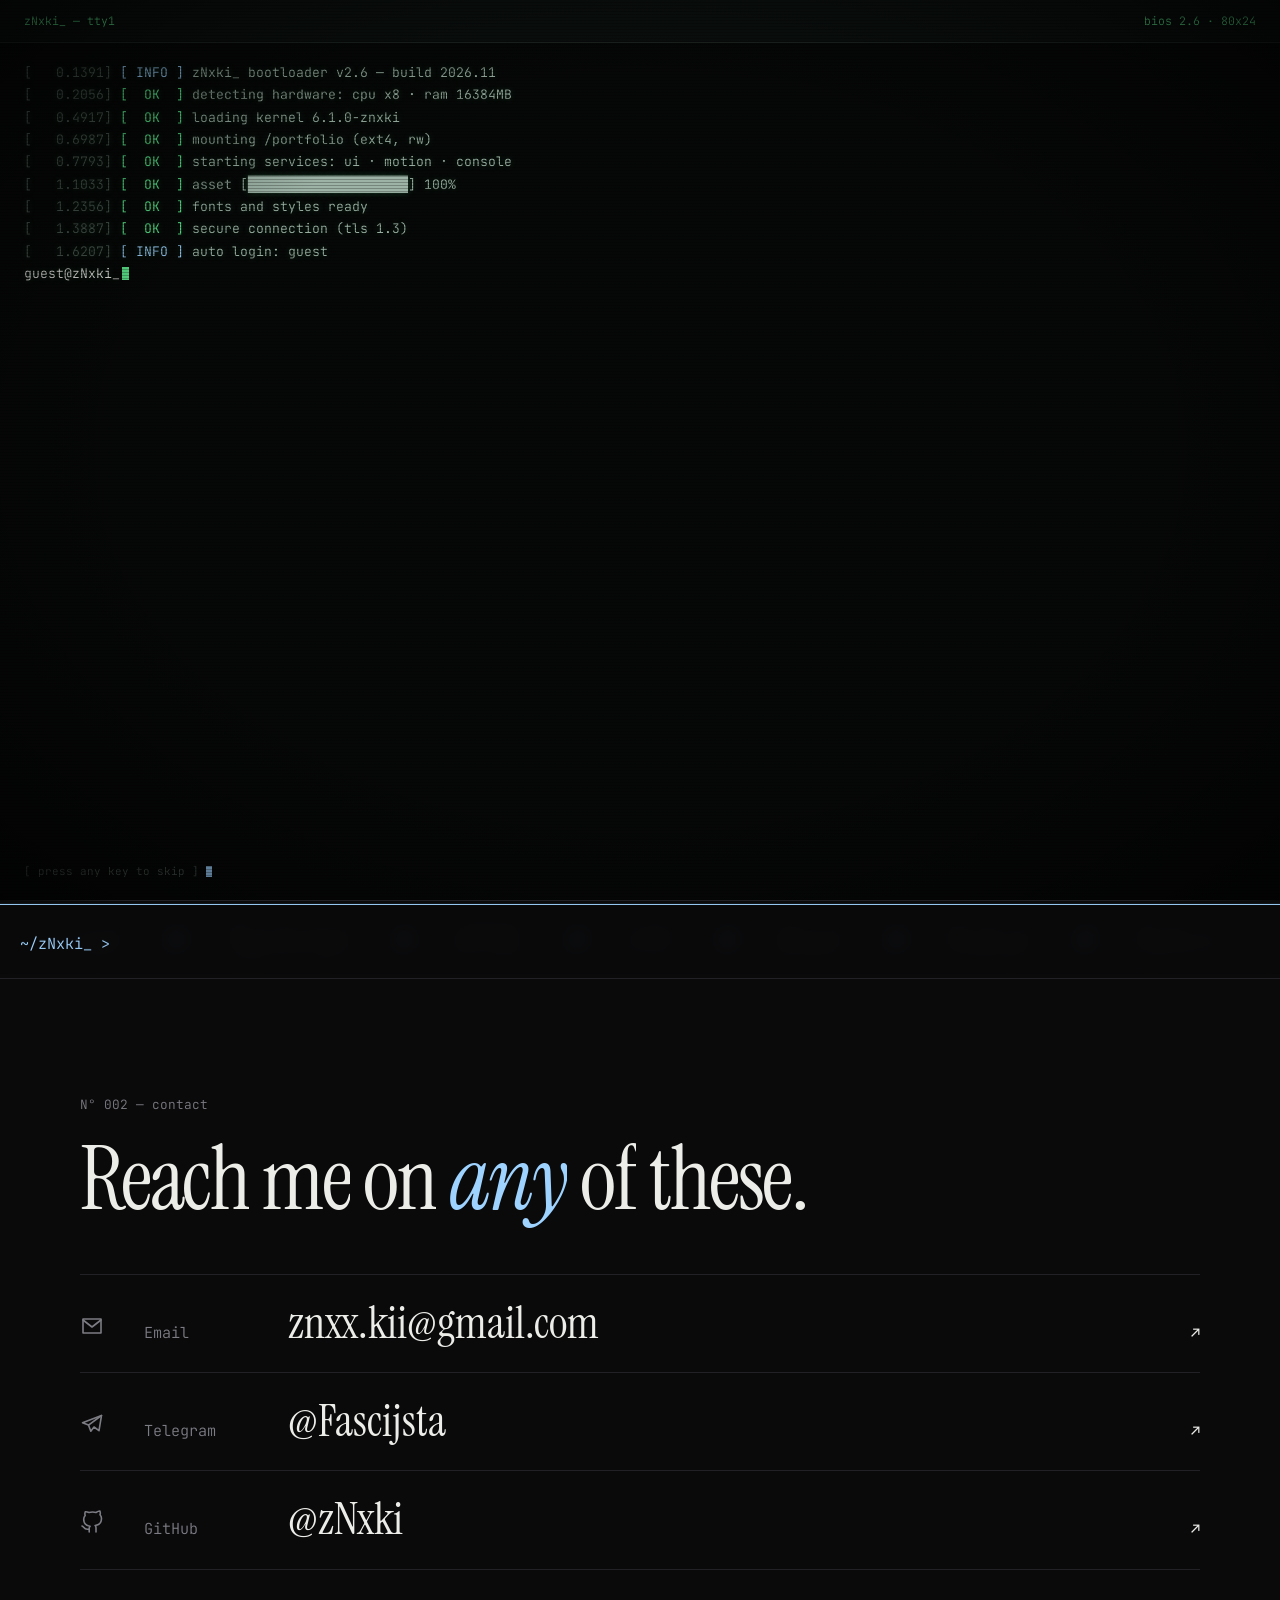
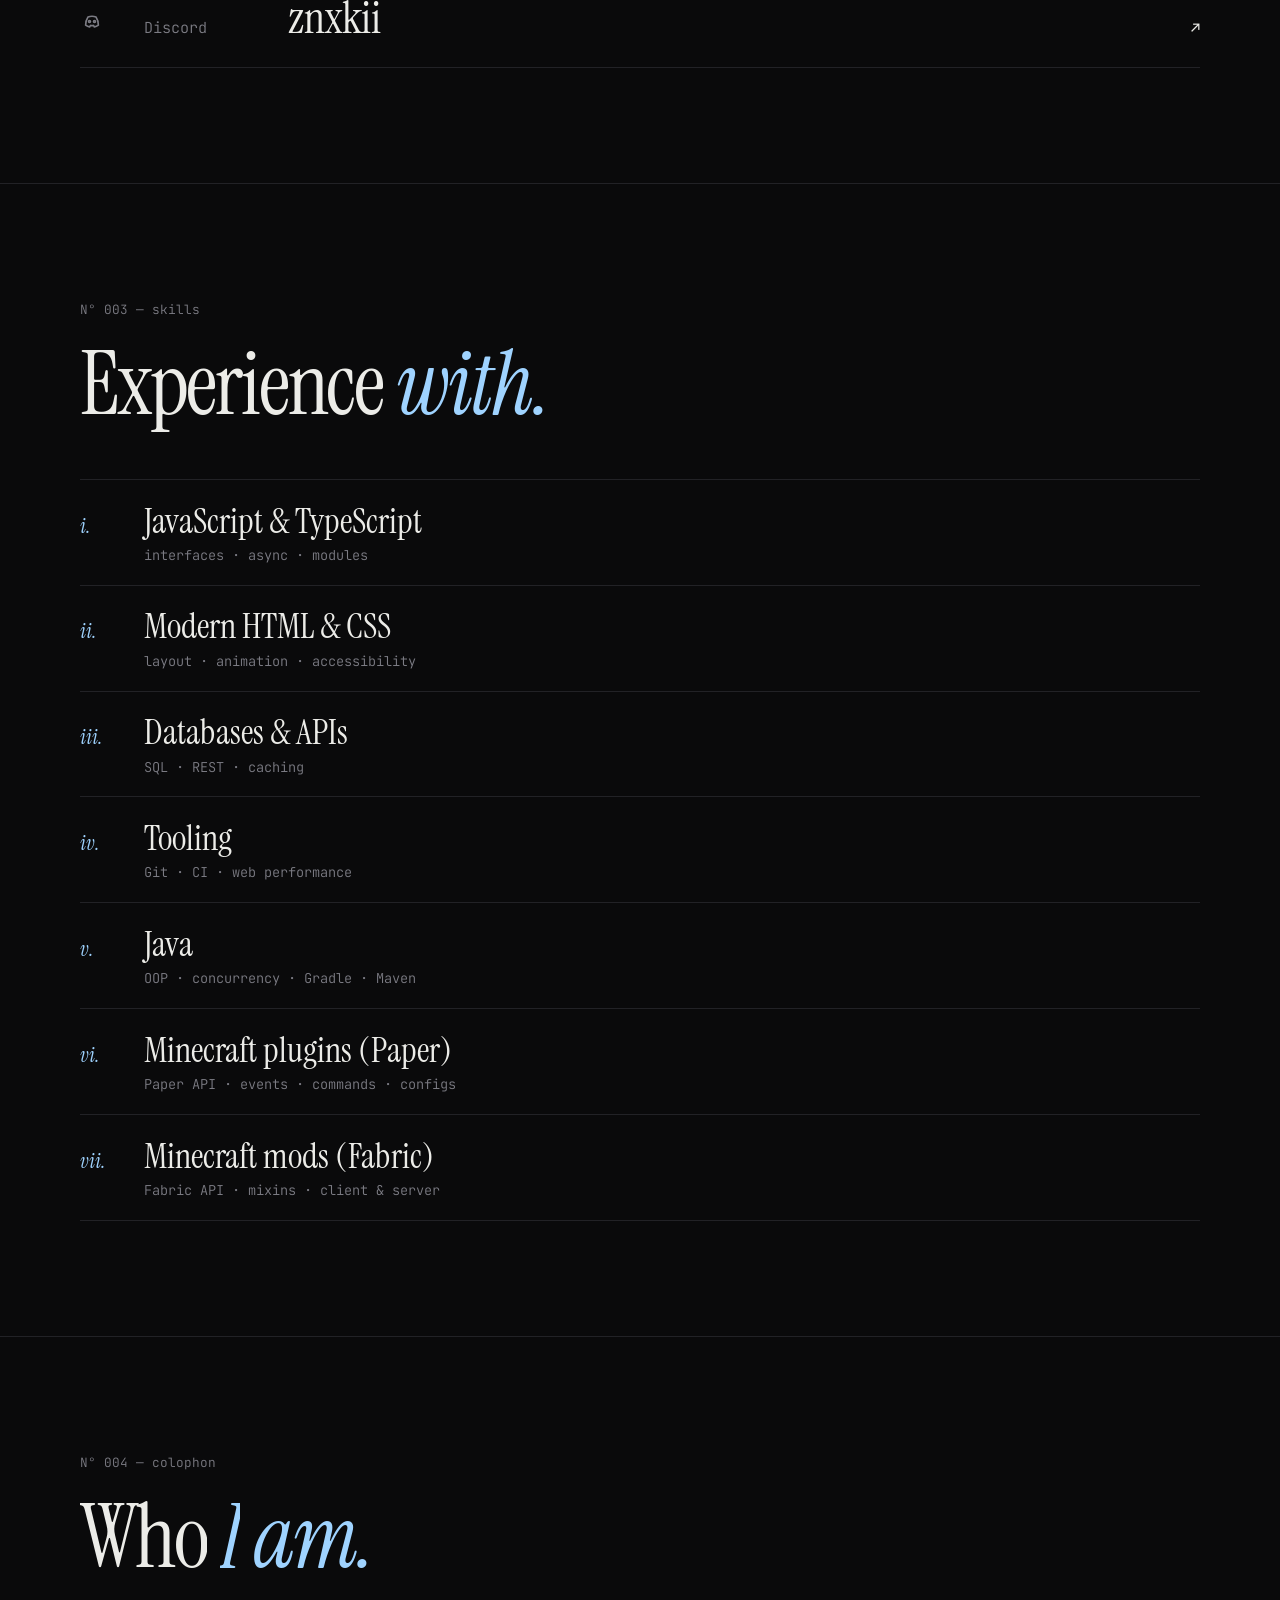
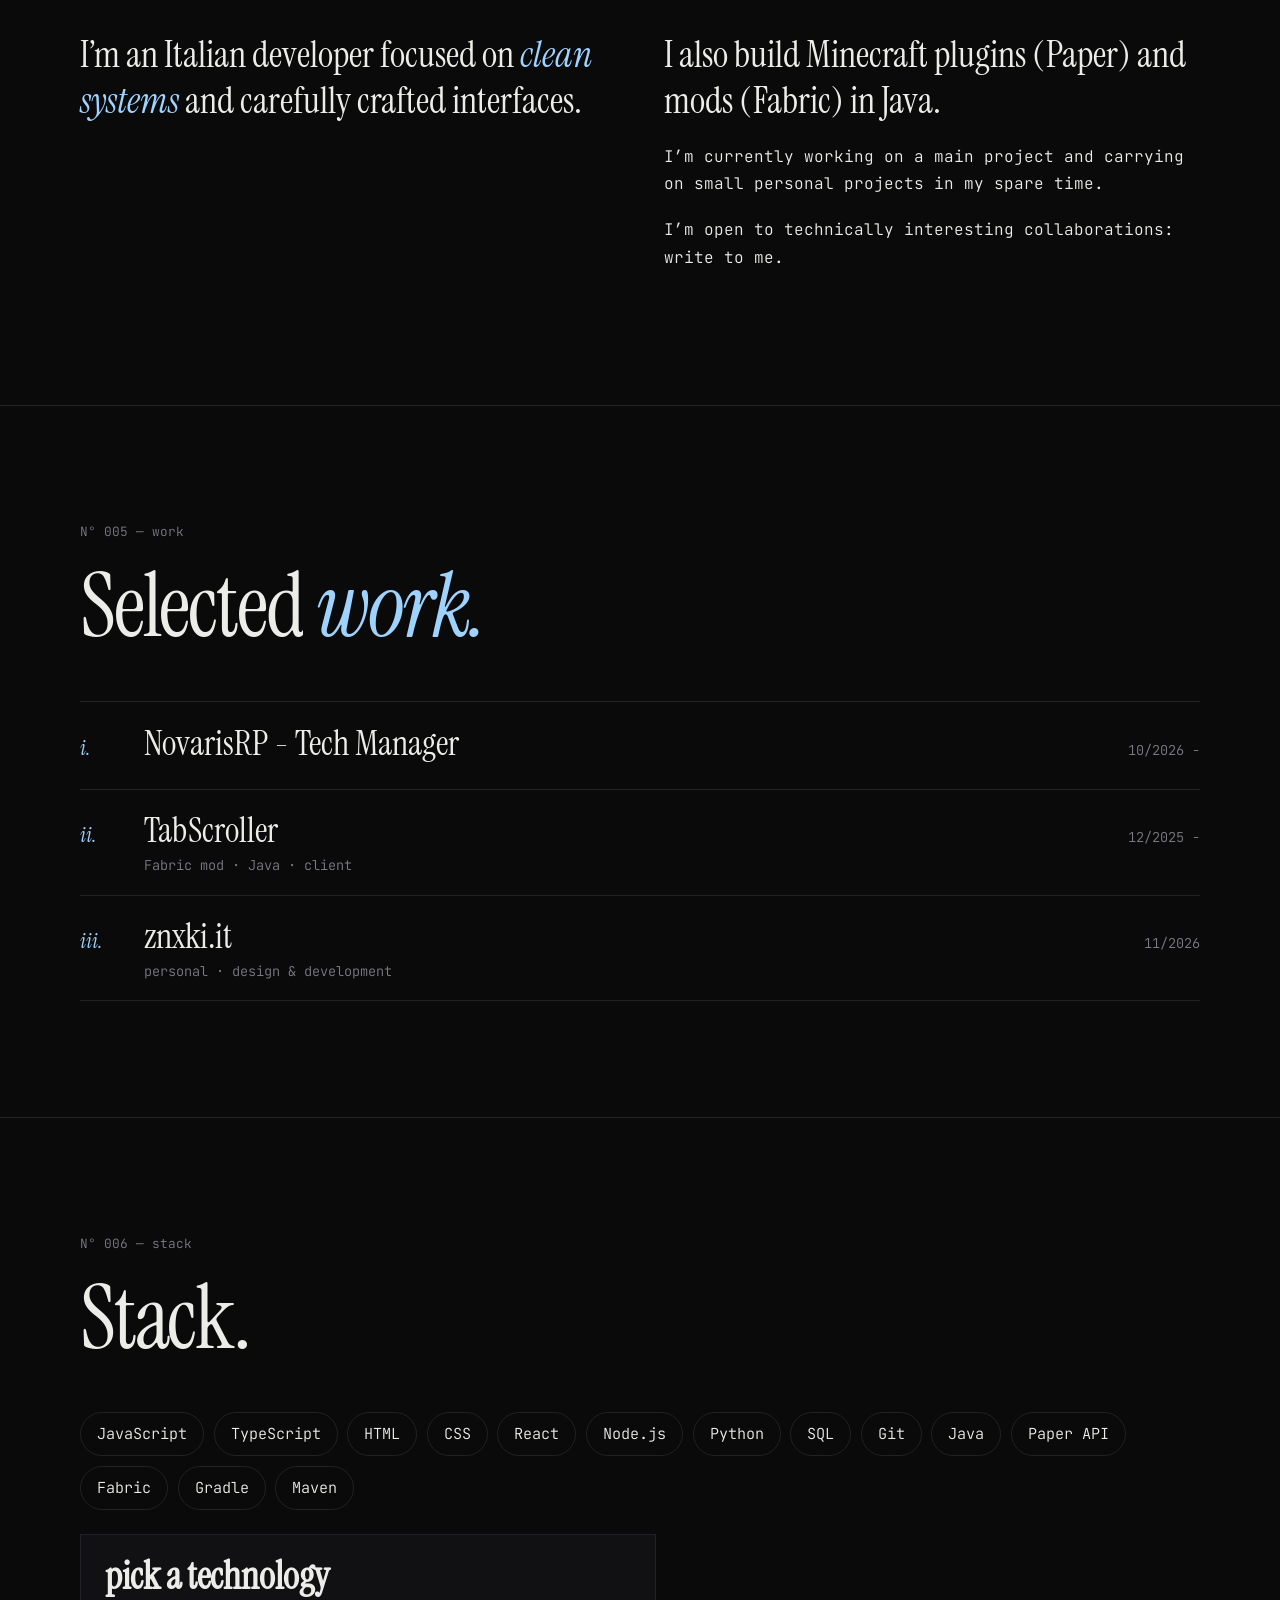
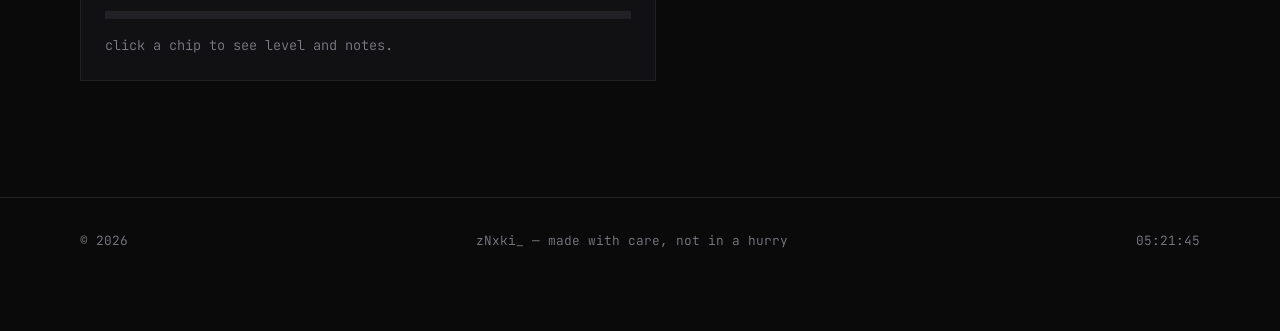
==== index.html @ 5b3ecb24 "first commit" ====
<!DOCTYPE html>
<html lang="it">

<head>
    <meta charset="utf-8">
    <meta name="viewport" content="width=device-width, initial-scale=1, viewport-fit=cover">
    <meta name="color-scheme" content="dark light">
    <meta name="description" content="">
    <title>zNxki_ — Portfolio</title>

    <script>
        (() => {
            try {
                const t = localStorage.getItem("theme") || "dark", l = localStorage.getItem("lang") || "en", d = document.documentElement;
                d.dataset.theme = t;
                d.dataset.mode = t === "light" || (t === "system" && matchMedia("(prefers-color-scheme: light)").matches) ? "light" : "dark";
                d.lang = l;
            } catch (e) { }
        })();
    </script>
    <link rel="preconnect" href="https://fonts.googleapis.com">
    <link rel="preconnect" href="https://fonts.gstatic.com" crossorigin>
    <link
        href="https://fonts.googleapis.com/css2?family=Instrument+Serif:ital@0;1&family=JetBrains+Mono:wght@300;400;500&display=swap"
        rel="stylesheet">

    <link rel="stylesheet" href="style.css">
    <script src="script.js" defer></script>
</head>

<body class="lock">
    <svg width="0" height="0" style="position:absolute" aria-hidden="true">
        <symbol id="f-it" viewBox="0 0 24 16">
            <rect width="8" height="16" fill="#009246" />
            <rect x="8" width="8" height="16" fill="#fff" />
            <rect x="16" width="8" height="16" fill="#ce2b37" />
        </symbol>
        <symbol id="f-en" viewBox="0 0 24 16">
            <rect width="24" height="16" fill="#012169" />
            <path d="M0 0l24 16M24 0 0 16" stroke="#fff" stroke-width="3" />
            <path d="M0 0l24 16M24 0 0 16" stroke="#c8102e" stroke-width="1.2" />
            <path d="M12 0v16M0 8h24" stroke="#fff" stroke-width="5" />
            <path d="M12 0v16M0 8h24" stroke="#c8102e" stroke-width="3" />
        </symbol>
        <symbol id="i-dark" viewBox="0 0 24 24">
            <path d="M20 14.5A8 8 0 1 1 9.5 4a6.5 6.5 0 0 0 10.5 10.5z" />
        </symbol>
        <symbol id="i-light" viewBox="0 0 24 24">
            <circle cx="12" cy="12" r="4" />
            <path d="M12 2v2m0 16v2M2 12h2m16 0h2M4.9 4.9l1.4 1.4m11.4 11.4 1.4 1.4m0-14.2-1.4 1.4M6.3 17.7l-1.4 1.4" />
        </symbol>
        <symbol id="i-sys" viewBox="0 0 24 24">
            <rect x="3" y="4" width="18" height="12" rx="2" />
            <path d="M8 20h8M12 16v4" />
        </symbol>
        <symbol id="c-email" viewBox="0 0 24 24">
            <path d="M3 5h18v14H3z" />
            <path d="m3 6 9 7 9-7" />
        </symbol>
        <symbol id="c-telegram" viewBox="0 0 24 24">
            <path d="M21.5 3.5 2.5 10.8l6 2.3 2.3 6.1 3.2-4.2 5 3.7z" />
            <path d="m8.5 13.1 13-9.6" />
        </symbol>
        <symbol id="c-github" viewBox="0 0 24 24">
            <path
                d="M9 19c-5 1.5-5-2.5-7-3m14 6v-3.9a3.4 3.4 0 0 0-.9-2.6c3.1-.3 6.4-1.5 6.4-7a5.4 5.4 0 0 0-1.5-3.8 5 5 0 0 0-.1-3.7s-1.2-.3-3.9 1.5a13.4 13.4 0 0 0-7 0C6.5 1.5 5.3 1.8 5.3 1.8a5 5 0 0 0-.1 3.7A5.4 5.4 0 0 0 3.7 9.3c0 5.4 3.3 6.6 6.4 7a3.4 3.4 0 0 0-.9 2.6V22" />
        </symbol>
        <symbol id="c-discord" viewBox="0 0 24 24">
            <path
                d="M8 8c2.7-1 5.3-1 8 0 1.6 2.4 2.4 5 2.4 8.2-1.3 1-2.6 1.6-4 1.8l-.9-1.6c-1 .3-2 .3-3 0L9.6 18c-1.4-.2-2.7-.8-4-1.8C5.6 13 6.4 10.4 8 8z" />
            <circle cx="9.5" cy="12.5" r="1" />
            <circle cx="14.5" cy="12.5" r="1" />
        </symbol>
    </svg>
    <div id="boot">
        <div class="bh"><span data-i18n="boot.h1"></span><span data-i18n="boot.h2"></span></div>
        <pre id="log"></pre>
        <small><span id="bs" data-i18n="boot.skip"></span>
            <div class="caret"></div>
        </small>
    </div>

    <div id="spot"></div>
    <div id="grid"></div>
    <div id="aur"><i></i><i></i><i></i></div>
    <div class="c-dot" id="dot"></div>
    <div class="c-ring" id="ring"></div>
    <div class="c-xy" id="xy"></div>
    <div id="peek"></div>
    <div id="prog"></div>

    <header class="bar">
        <div class="wrap">
            <div class="tag">
                <span class="dot"></span>
                <span id="tg" data-i18n="tag"></span>
            </div>
            <nav>
                <a href="#about" data-i18n="nav.about"></a>
                <a href="#work" data-i18n="nav.work"></a>
                <a href="#contacts" data-i18n="nav.contacts"></a>
                <div class="dd" id="dd-lang">
                    <button type="button" class="dd-b" aria-haspopup="listbox" aria-expanded="false"
                        aria-label="Language"><svg class="fl" aria-hidden="true">
                            <use href="#f-en" />
                        </svg><span class="dd-c">EN</span><svg class="chev" viewBox="0 0 24 24" aria-hidden="true">
                            <path d="m6 9 6 6 6-6" />
                        </svg></button>
                    <ul class="dd-m" role="listbox">
                        <li><button type="button" role="option" data-v="en" data-c="EN"><svg class="fl"
                                    aria-hidden="true">
                                    <use href="#f-en" />
                                </svg><span>English</span></button></li>
                        <li><button type="button" role="option" data-v="it" data-c="IT"><svg class="fl"
                                    aria-hidden="true">
                                    <use href="#f-it" />
                                </svg><span>Italiano</span></button></li>
                    </ul>
                </div>
                <div class="dd" id="dd-theme">
                    <button type="button" class="dd-b" aria-haspopup="listbox" aria-expanded="false"
                        aria-label="Theme"><svg class="ico" aria-hidden="true">
                            <use href="#i-dark" />
                        </svg><svg class="chev" viewBox="0 0 24 24" aria-hidden="true">
                            <path d="m6 9 6 6 6-6" />
                        </svg></button>
                    <ul class="dd-m" role="listbox">
                        <li><button type="button" role="option" data-v="dark" data-c=""><svg class="ico"
                                    aria-hidden="true">
                                    <use href="#i-dark" />
                                </svg><span data-i18n="theme.dark"></span></button></li>
                        <li><button type="button" role="option" data-v="light" data-c=""><svg class="ico"
                                    aria-hidden="true">
                                    <use href="#i-light" />
                                </svg><span data-i18n="theme.light"></span></button></li>
                        <li><button type="button" role="option" data-v="system" data-c=""><svg class="ico"
                                    aria-hidden="true">
                                    <use href="#i-sys" />
                                </svg><span data-i18n="theme.system"></span></button></li>
                    </ul>
                </div>
                <button id="tcon" type="button" data-i18n-aria="aria.console">/ console</button>
            </nav>
        </div>
    </header>

    <main>
        <div class="hero">
            <div class="wrap">
                <span class="lbl" data-i18n="hero.label"></span>
                <h1>
                    <span data-sc="n"></span><em><span data-sc="om"></span></em><span data-sc="e"></span>
                </h1>
                <p data-i18n="hero.text"></p>
                <div class="hint">
                    <span data-i18n="hero.hintConsole"></span>
                    <span data-i18n="hero.hintScroll"></span>
                </div>
            </div>
        </div>

        <div class="mq" aria-hidden="true">
            <div></div>
        </div>

        <section id="contacts">
            <div class="wrap">
                <span class="lbl rv" data-i18n="sections.contacts.label"></span>
                <h2 class="rv" data-i18n="sections.contacts.title"></h2>
                <ul class="ct" id="ct-list"></ul>
            </div>
        </section>

        <section id="exp">
            <div class="wrap">
                <span class="lbl rv" data-i18n="sections.exp.label"></span>
                <h2 class="rv" data-i18n="sections.exp.title"></h2>
                <ol class="ol" id="exp-list"></ol>
            </div>
        </section>

        <section id="about">
            <div class="wrap">
                <span class="lbl rv" data-i18n="sections.about.label"></span>
                <h2 class="rv" data-i18n="sections.about.title"></h2>
                <div class="ab">
                    <p class="rv" data-i18n="about.lead"></p>
                    <div class="rv" style="--d: 1" id="about-p"></div>
                </div>
            </div>
        </section>

        <section id="work">
            <div class="wrap">
                <span class="lbl rv" data-i18n="sections.work.label"></span>
                <h2 class="rv" data-i18n="sections.work.title"></h2>
                <ol class="ol" id="proj"></ol>
            </div>
        </section>

        <section id="stack">
            <div class="wrap">
                <span class="lbl rv" data-i18n="sections.stack.label"></span>
                <h2 class="rv" data-i18n="sections.stack.title"></h2>
                <div class="st rv" id="st-list"></div>
                <div id="sk" class="rv" aria-live="polite">
                    <div class="sk-h"><b id="sk-n"></b><span id="sk-p"></span></div>
                    <div class="sk-b"><i id="sk-f"></i></div>
                    <small id="sk-d"></small>
                </div>
            </div>
        </section>
    </main>

    <footer>
        <div class="wrap">
            <span>&copy; <span id="yr"></span></span><span id="ft" data-i18n="footer"></span>
            <span id="clock">--:--:--</span>
        </div>
    </footer>

    <button id="open" type="button">~ /</button>
    <div id="con" role="dialog" aria-label="Console">
        <div id="out"></div>
        <label>
            <span id="cp"></span>
            <input id="inp" autocomplete="off" spellcheck="false" aria-label="Command">
        </label>
    </div>
</body>

</html>
---- style.css ----
:root {
    color-scheme: dark;

    --bg: #0a0a0b;
    --bg2: #111113;
    --ink: #ecece8;
    --muted: #7c7c84;
    --line: #222226;
    --accent: #9fd3ff;

    --serif: "Instrument Serif", "Times New Roman", serif;
    --mono: "JetBrains Mono", ui-monospace, Menlo, Consolas, monospace;

    box-sizing: border-box;
    padding-top: env(safe-area-inset-top, 0px);
    padding-bottom: env(safe-area-inset-bottom, 0px);
}

*,
*::before,
*::after {
    box-sizing: border-box;
}

html {
    scroll-padding-top: 4rem;
}

body {
    margin: 0;
    background: var(--bg);
    color: var(--ink);
    font: 300 0.95rem/1.7 var(--mono);
    overflow-x: hidden;
    -webkit-font-smoothing: antialiased;
}

body.lock {
    overflow: hidden;
}

a {
    color: inherit;
    text-decoration: none;
}

::selection {
    background: var(--accent);
    color: var(--bg);
}

:focus-visible {
    outline: 2px solid var(--accent);
    outline-offset: 3px;
}

.wrap {
    width: min(100% - 2.5rem, 70rem);
    margin-inline: auto;
}

main,
footer,
header {
    position: relative;
    z-index: 1;
}

.has-cursor,
.has-cursor a,
.has-cursor button,
.has-cursor input {
    cursor: none;
}

#spot {
    position: fixed;
    inset: 0;
    z-index: 0;
    pointer-events: none;
    background: radial-gradient(520px circle at var(--x, 50%) var(--y, 30%),
            color-mix(in srgb, var(--accent) 7%, transparent),
            transparent 70%);
}

#grid {
    position: fixed;
    inset: 0;
    z-index: 0;
    pointer-events: none;
    opacity: 0.5;
    background-image: radial-gradient(#2a2a30 1px, transparent 1px);
    background-size: 32px 32px;
    -webkit-mask-image: radial-gradient(420px circle at var(--x, 50%) var(--y, 30%), #000, transparent 75%);
    mask-image: radial-gradient(420px circle at var(--x, 50%) var(--y, 30%), #000, transparent 75%);
}

#boot {
    position: fixed;
    inset: 0;
    z-index: 100;
    display: flex;
    flex-direction: column;
    justify-content: flex-end;
    padding: 2rem;
    background: var(--bg);
    font-size: 0.85rem;
    transition: opacity 0.6s, visibility 0.6s;
}

#boot.done {
    opacity: 0;
    visibility: hidden;
}

#boot pre {
    margin: 0;
    max-height: 70vh;
    overflow: hidden;
    color: var(--muted);
    font: inherit;
    white-space: pre-wrap;
}

#boot pre b {
    color: var(--accent);
    font-weight: 400;
}

#boot small {
    margin-top: 1.5rem;
    color: var(--muted);
}

.caret {
    display: inline-block;
    width: 0.55em;
    height: 1em;
    background: var(--accent);
    vertical-align: -0.15em;
    animation: blink 1s steps(1) infinite;
}

@keyframes blink {
    50% {
        opacity: 0;
    }
}

.c-dot,
.c-ring,
.c-xy {
    position: fixed;
    top: 0;
    left: 0;
    z-index: 90;
    display: none;
    pointer-events: none;
}

.has-cursor .c-dot,
.has-cursor .c-ring,
.has-cursor .c-xy {
    display: block;
}

.c-dot {
    width: 6px;
    height: 6px;
    margin: -3px 0 0 -3px;
    background: var(--accent);
}

.c-ring {
    width: 34px;
    height: 34px;
    margin: -17px 0 0 -17px;
    border: 1px solid var(--accent);
    border-radius: 50%;
    transition: width 0.25s, height 0.25s, margin 0.25s, background 0.25s;
}

.c-xy {
    margin: 16px 0 0 18px;
    color: var(--muted);
    font-size: 0.65rem;
    white-space: nowrap;
}

body.hl .c-ring {
    width: 60px;
    height: 60px;
    margin: -30px 0 0 -30px;
    background: color-mix(in srgb, var(--accent) 12%, transparent);
}

body.hp .c-ring {
    width: 84px;
    height: 84px;
    margin: -42px 0 0 -42px;
    background: var(--accent);
    mix-blend-mode: difference;
}

#prog {
    position: fixed;
    top: 0;
    left: 0;
    right: 0;
    z-index: 60;
    height: 2px;
    background: var(--accent);
    transform: scaleX(0);
    transform-origin: 0 50%;
}

.bar {
    position: fixed;
    top: env(safe-area-inset-top, 0px);
    left: 0;
    right: 0;
    z-index: 50;
    background: linear-gradient(var(--bg), transparent);
}

.bar .wrap {
    display: flex;
    align-items: center;
    justify-content: space-between;
    height: 3.5rem;
    font-size: 0.8rem;
}

.bar .tag {
    display: flex;
    align-items: center;
    gap: 0.6rem;
    color: var(--muted);
}

.bar nav {
    display: flex;
    gap: 1.4rem;
    color: var(--muted);
}

.bar nav a:hover,
.bar nav button:hover {
    color: var(--ink);
}

.bar button {
    padding: 0.15rem 0.6rem;
    border: 1px solid var(--line);
    border-radius: 4px;
    background: none;
    color: var(--muted);
    font: inherit;
}

.dot {
    width: 7px;
    height: 7px;
    border-radius: 50%;
    background: #5be38a;
    box-shadow: 0 0 0 0 rgba(91, 227, 138, 0.5);
    animation: pulse 2s infinite;
}

.dot[data-state="limited"] {
    background: #ffd39f;
    box-shadow: 0 0 0 0 rgba(255, 211, 159, 0.5);
}

.dot[data-state="unavailable"] {
    background: #ff8f8f;
    box-shadow: 0 0 0 0 rgba(255, 143, 143, 0.5);
    animation: none;
}

.ol li[role="link"] {
    cursor: pointer;
}

@keyframes pulse {
    70% {
        box-shadow: 0 0 0 0.55rem transparent;
    }

    100% {
        box-shadow: 0 0 0 0 transparent;
    }
}

@media (max-width: 40rem) {
    .bar nav a {
        display: none;
    }
}

.hero {
    display: flex;
    flex-direction: column;
    justify-content: flex-end;
    min-height: 100svh;
    padding: 6rem 0 3.5rem;
}

.lbl {
    display: block;
    margin-bottom: 1.2rem;
    color: var(--muted);
    font-size: 0.8rem;
}

h1 {
    display: flex;
    flex-wrap: wrap;
    align-items: baseline;
    gap: 0 0.04em;
    margin: 0;
    font: 400 clamp(4.5rem, 21vw, 19rem) / 0.82 var(--serif);
    letter-spacing: -0.04em;
}

h1 em {
    color: var(--accent);
    font-style: italic;
}

h1 span {
    display: inline-block;
}

.hero p {
    max-width: 46ch;
    margin: 2rem 0 0;
    color: var(--muted);
    font-size: 1rem;
}

.hero p b {
    color: var(--ink);
    font-weight: 400;
}

.hint {
    display: flex;
    flex-wrap: wrap;
    gap: 1.2rem;
    margin-top: 2.5rem;
    color: var(--muted);
    font-size: 0.8rem;
}

kbd {
    padding: 0 0.45rem;
    border: 1px solid var(--line);
    border-bottom-width: 2px;
    border-radius: 4px;
    background: var(--bg2);
    color: var(--ink);
    font: inherit;
}

section {
    padding: clamp(4rem, 9vw, 8rem) 0;
    border-top: 1px solid var(--line);
}

h2 {
    margin: 0 0 2.5rem;
    font: 400 clamp(2.6rem, 7vw, 5.5rem) / 1 var(--serif);
    letter-spacing: -0.025em;
}

h2 em {
    color: var(--accent);
}

.rv {
    opacity: 0;
    transform: translateY(1.5rem);
    transition:
        opacity 0.8s,
        transform 0.8s cubic-bezier(0.2, 0.8, 0.2, 1);
    transition-delay: calc(var(--d, 0) * 80ms);
}

.rv.in {
    opacity: 1;
    transform: none;
}

.ct {
    margin: 0;
    padding: 0;
    list-style: none;
}

.ct li {
    border-top: 1px solid var(--line);
}

.ct li:last-child {
    border-bottom: 1px solid var(--line);
}

.ct a {
    display: grid;
    grid-template-columns: 3rem 8rem 1fr auto;
    align-items: baseline;
    gap: 1rem;
    padding: 1.5rem 0;
    transition: padding 0.35s, color 0.35s;
}

.ct a:hover {
    padding-left: 1rem;
    color: var(--accent);
}

.ct .n {
    color: var(--muted);
    font-size: 0.8rem;
}

.ct .k {
    color: var(--muted);
}

.ct .v {
    font: 400 clamp(1.5rem, 4vw, 2.8rem) / 1.1 var(--serif);
    word-break: break-all;
}

.ct .ar {
    transition: transform 0.35s;
}

.ct a:hover .ar {
    transform: translate(0.3rem, -0.3rem);
}

@media (max-width: 38rem) {
    .ct a {
        grid-template-columns: 2rem 1fr auto;
    }

    .ct .k {
        display: none;
    }
}

.ol {
    margin: 0;
    padding: 0;
    list-style: none;
}

.ol li {
    display: grid;
    grid-template-columns: 3rem 1fr auto;
    align-items: baseline;
    gap: 1rem;
    padding: 1.3rem 0;
    border-top: 1px solid var(--line);
    transition: padding 0.35s, background 0.35s;
}

.ol li:last-child {
    border-bottom: 1px solid var(--line);
}

.ol li:hover {
    padding-left: 1rem;
    background: linear-gradient(90deg, color-mix(in srgb, var(--accent) 6%, transparent), transparent);
}

.ol .r {
    color: var(--accent);
    font: italic 400 1.3rem var(--serif);
}

.ol .t {
    font: 400 clamp(1.4rem, 3.2vw, 2.2rem) / 1.15 var(--serif);
}

.ol .t small {
    display: block;
    margin-top: 0.3rem;
    color: var(--muted);
    font: 300 0.85rem var(--mono);
}

.ol .y {
    color: var(--muted);
    font-size: 0.85rem;
}

@media (max-width: 38rem) {
    .ol li {
        grid-template-columns: 2.2rem 1fr;
    }

    .ol .y {
        grid-column: 2;
    }
}

#peek {
    position: fixed;
    top: 0;
    left: 0;
    z-index: 40;
    display: none;
    width: 14rem;
    height: 9rem;
    border: 1px solid var(--line);
    opacity: 0;
    overflow: hidden;
    pointer-events: none;
    scale: 0.7;
    transition: opacity 0.25s, scale 0.25s;
}

.has-cursor #peek {
    display: block;
}

#peek.on {
    opacity: 1;
    scale: 1;
}

.ab {
    display: grid;
    grid-template-columns: 1fr 1fr;
    gap: 3rem;
}

.ab p {
    max-width: 52ch;
    margin: 0 0 1.2rem;
    font-size: 1rem;
}

.ab p:first-child {
    color: var(--ink);
    font: 400 clamp(1.6rem, 3vw, 2.3rem) / 1.25 var(--serif);
}

.ab em {
    color: var(--accent);
}

@media (max-width: 48rem) {
    .ab {
        grid-template-columns: 1fr;
        gap: 1rem;
    }
}

.st {
    display: flex;
    flex-wrap: wrap;
    gap: 0.6rem;
}

.st span {
    padding: 0.5rem 1rem;
    border: 1px solid var(--line);
    border-radius: 99px;
    transition: background 0.25s, color 0.25s, border-color 0.25s, transform 0.25s;
}

.st span:hover {
    border-color: var(--accent);
    background: var(--accent);
    color: var(--bg);
    transform: translateY(-3px);
}

footer {
    padding: 2rem 0 5rem;
    border-top: 1px solid var(--line);
    color: var(--muted);
    font-size: 0.8rem;
}

footer .wrap {
    display: flex;
    flex-wrap: wrap;
    justify-content: space-between;
    gap: 0.5rem;
}

#con {
    position: fixed;
    left: 0;
    right: 0;
    bottom: 0;
    z-index: 80;
    padding: 1rem 1.25rem calc(1rem + env(safe-area-inset-bottom, 0px));
    border-top: 1px solid var(--accent);
    background: rgba(10, 10, 11, 0.96);
    backdrop-filter: blur(8px);
    transform: translateY(105%);
    transition: transform 0.45s cubic-bezier(0.2, 0.8, 0.2, 1);
}

#con.open {
    transform: none;
}

#out {
    max-height: 38vh;
    margin-bottom: 0.6rem;
    overflow: auto;
    color: var(--muted);
    font-size: 0.85rem;
    white-space: pre-wrap;
}

#out b {
    color: var(--ink);
    font-weight: 400;
}

#out i {
    color: var(--accent);
    font-style: normal;
}

#con label {
    display: flex;
    align-items: center;
    gap: 0.6rem;
    color: var(--accent);
}

#inp {
    flex: 1;
    border: 0;
    outline: 0;
    background: none;
    caret-color: var(--accent);
    color: var(--ink);
    font: inherit;
}

#open {
    position: fixed;
    right: 1rem;
    bottom: calc(1rem + env(safe-area-inset-bottom, 0px));
    z-index: 70;
    padding: 0.5rem 0.9rem;
    border: 1px solid var(--line);
    border-radius: 6px;
    background: var(--bg2);
    color: var(--ink);
    font: inherit;
}

@media (prefers-reduced-motion: reduce) {

    *,
    *::before,
    *::after {
        animation: none !important;
        transition: none !important;
    }

    .rv {
        opacity: 1;
        transform: none;
    }
}

body::after {
    content: "";
    position: fixed;
    inset: 0;
    z-index: 95;
    pointer-events: none;
    opacity: 0.06;
    background-image: url("data:image/svg+xml,%3Csvg xmlns='http://www.w3.org/2000/svg' width='160' height='160'%3E%3Cfilter id='n'%3E%3CfeTurbulence type='fractalNoise' baseFrequency='.9' numOctaves='2'/%3E%3C/filter%3E%3Crect width='100%25' height='100%25' filter='url(%23n)'/%3E%3C/svg%3E");
}

h1 {
    transition: transform 0.35s ease-out;
}

h1 em span {
    background: linear-gradient(100deg, var(--accent) 30%, #fff 50%, var(--accent) 70%) 0 0 / 250% 100%;
    -webkit-background-clip: text;
    background-clip: text;
    color: transparent;
    animation: shine 6s linear infinite;
}

@keyframes shine {
    to {
        background-position: -250% 0;
    }
}

.mq {
    position: relative;
    z-index: 1;
    padding: 1.1rem 0;
    border-top: 1px solid var(--line);
    overflow: hidden;
    -webkit-mask-image: linear-gradient(90deg, transparent, #000 10%, #000 90%, transparent);
    mask-image: linear-gradient(90deg, transparent, #000 10%, #000 90%, transparent);
}

.mq div {
    display: flex;
    gap: 2.5rem;
    width: max-content;
    color: var(--muted);
    font: italic 400 2rem var(--serif);
    white-space: nowrap;
    animation: mq 30s linear infinite;
}

.mq span:nth-child(even) {
    color: var(--accent);
}

@keyframes mq {
    to {
        transform: translateX(-50%);
    }
}

#mx {
    position: fixed;
    inset: 0;
    z-index: 0;
    display: none;
    opacity: 0.35;
    pointer-events: none;
}

.bst {
    position: fixed;
    z-index: 92;
    width: 5px;
    height: 5px;
    margin: -2px 0 0 -2px;
    background: var(--accent);
    pointer-events: none;
    animation: bst 0.7s ease-out forwards;
}

@keyframes bst {
    to {
        transform: translate(var(--dx), var(--dy)) scale(0);
        opacity: 0;
    }
}

.bar nav a.on {
    color: var(--accent);
}

#sk {
    max-width: 36rem;
    margin-top: 1.5rem;
    padding: 1.4rem 1.5rem;
    border: 1px solid var(--line);
    background: var(--bg2);
}

.sk-h {
    display: flex;
    align-items: baseline;
    justify-content: space-between;
    gap: 1rem;
    font: 400 clamp(1.6rem, 4vw, 2.4rem) / 1 var(--serif);
}

#sk-p {
    color: var(--accent);
    font: 400 1.1rem var(--mono);
}

.sk-b {
    height: 8px;
    margin: 1rem 0 0.8rem;
    background: var(--line);
    overflow: hidden;
}

#sk-f {
    display: block;
    width: 0;
    height: 100%;
    background: var(--accent);
    -webkit-mask-image: repeating-linear-gradient(90deg, #000 0 6px, transparent 6px 8px);
    mask-image: repeating-linear-gradient(90deg, #000 0 6px, transparent 6px 8px);
    transition: width 0.7s cubic-bezier(0.2, 0.8, 0.2, 1);
}

#sk small {
    color: var(--muted);
    font-size: 0.85rem;
}

.st span.on {
    border-color: var(--accent);
    color: var(--accent);
}

.st span.on:hover {
    color: var(--bg);
}

#boot {
    padding: 0;
    background: #060807;
    font-size: 0.82rem;
    overflow: hidden;
}

#boot::before {
    content: "";
    position: absolute;
    inset: 0;
    z-index: 2;
    pointer-events: none;
    background: repeating-linear-gradient(0deg, rgba(0, 0, 0, 0.25) 0 1px, transparent 1px 3px);
    animation: flick 0.15s steps(2) infinite;
}

#boot::after {
    content: "";
    position: absolute;
    inset: 0;
    z-index: 2;
    pointer-events: none;
    background: radial-gradient(ellipse at center, transparent 55%, rgba(0, 0, 0, 0.7));
}

@keyframes flick {
    50% {
        opacity: 0.85;
    }
}

#boot.done {
    animation: crt 0.6s ease-in forwards;
    visibility: hidden;
    transition: visibility 0s 0.6s;
}

@keyframes crt {
    40% {
        transform: scaleY(0.02);
        filter: brightness(3);
        opacity: 1;
    }

    100% {
        transform: scale(0, 0.02);
        opacity: 0;
    }
}

.bh {
    display: flex;
    justify-content: space-between;
    padding: 0.7rem 1.5rem;
    border-bottom: 1px solid #1c2420;
    background: #0b100e;
    color: #5be38a;
    font-size: 0.72rem;
}

#boot pre {
    flex: 1;
    max-height: none;
    padding: 1.2rem 1.5rem 0;
    color: #9db3a6;
    text-shadow: 0 0 6px rgba(91, 227, 138, 0.25);
    overflow: hidden;
}

#boot pre b {
    color: #5be38a;
}

#boot pre u {
    color: var(--accent);
    text-decoration: none;
}

#boot pre i {
    color: #4c5a52;
    font-style: normal;
}

.pr {
    color: #ecece8;
}

.pr::after {
    content: "";
    display: inline-block;
    width: 0.55em;
    height: 1em;
    margin-left: 2px;
    background: #5be38a;
    vertical-align: -0.15em;
    animation: blink 1s steps(1) infinite;
}

#boot small {
    margin: 0;
    padding: 0.8rem 1.5rem 1.2rem;
    color: #4c5a52;
}

#aur {
    position: fixed;
    inset: 0;
    z-index: 0;
    overflow: hidden;
    pointer-events: none;
}

#aur i {
    position: absolute;
    width: 45vmax;
    height: 45vmax;
    border-radius: 50%;
    background: var(--accent);
    filter: blur(110px);
    opacity: 0.12;
    animation: drift 22s ease-in-out infinite alternate;
}

#aur i:nth-child(1) {
    top: -15vmax;
    left: -10vmax;
}

#aur i:nth-child(2) {
    right: -15vmax;
    top: 30vh;
    background: #b78cff;
    animation-duration: 28s;
    animation-delay: -8s;
}

#aur i:nth-child(3) {
    bottom: -20vmax;
    left: 25vw;
    background: #5be38a;
    opacity: 0.08;
    animation-duration: 34s;
    animation-delay: -15s;
}

@keyframes drift {
    to {
        transform: translate(12vmax, 8vmax) scale(1.25);
    }
}

.wd {
    display: inline-block;
    padding-bottom: 0.12em;
    vertical-align: bottom;
    overflow: hidden;
}

.wd>span {
    display: inline-block;
    transform: translateY(110%) rotate(5deg);
    transform-origin: 0 100%;
    transition: transform 0.9s cubic-bezier(0.2, 0.8, 0.2, 1);
}

.in .wd>span {
    transform: none;
}

.ol li,
.ct li {
    position: relative;
}

.ol li::before,
.ct li::before {
    content: "";
    position: absolute;
    inset: 0;
    pointer-events: none;
    opacity: 0;
    transition: opacity 0.35s;
    background: radial-gradient(280px circle at var(--mx, 50%) var(--my, 50%), color-mix(in srgb, var(--accent) 15%, transparent), transparent 70%);
}

.ol li:hover::before,
.ct li:hover::before {
    opacity: 1;
}

.ct .n {
    display: flex;
    align-items: center;
    color: var(--muted);
    transition: color 0.35s;
}

.ct a:hover .n {
    color: var(--accent);
}

.ic {
    width: 1.5rem;
    height: 1.5rem;
    fill: none;
    stroke: currentColor;
    stroke-width: 1.6;
    stroke-linecap: round;
    stroke-linejoin: round;
    transition: transform 0.45s cubic-bezier(0.3, 1.6, 0.5, 1);
}

.ic * {
    stroke-dasharray: 80;
    stroke-dashoffset: 80;
    transition: stroke-dashoffset 1.3s ease 0.3s;
}

.in .ic * {
    stroke-dashoffset: 0;
}

.ct a:hover .ic {
    transform: scale(1.3) rotate(-10deg);
}

.mq:hover div {
    animation-play-state: paused;
}

.st.in span {
    animation: pop 0.6s cubic-bezier(0.3, 1.5, 0.5, 1) backwards;
    animation-delay: calc(var(--i, 0) * 50ms);
}

@keyframes pop {
    from {
        opacity: 0;
        transform: scale(0.6) translateY(1rem);
    }
}

#sk-f {
    box-shadow: 0 0 14px var(--accent);
}

@media (prefers-reduced-motion: reduce) {
    .wd>span {
        transform: none;
    }

    .ic * {
        stroke-dashoffset: 0;
    }
}


:root[data-mode="light"] {
    color-scheme: light;
    --bg: #f6f5f1;
    --bg2: #ecebe5;
    --ink: #17171a;
    --muted: #6b6b73;
    --line: #d9d8d1;
    --accent: #0b6bcb;
}

:root[data-mode="light"] #grid {
    background-image: radial-gradient(#c9c7bd 1px, transparent 1px);
}

:root[data-mode="light"] h1 em span {
    background-image: linear-gradient(100deg, var(--accent) 30%, #000 50%, var(--accent) 70%);
}

:root[data-mode="light"] #aur i {
    opacity: 0.2;
}

#con {
    background: color-mix(in srgb, var(--bg) 96%, transparent);
}

.bar nav {
    align-items: center;
}

.dd {
    position: relative;
}

.bar .dd-b {
    display: flex;
    align-items: center;
    gap: 0.5rem;
    padding: 0.2rem 0.6rem;
    cursor: pointer;
    transition: color 0.25s, border-color 0.25s;
}

.bar .dd-b:hover,
.dd.open .dd-b {
    border-color: var(--accent);
    color: var(--ink);
}

.fl {
    width: 1.25rem;
    height: 0.85rem;
    border-radius: 2px;
    box-shadow: 0 0 0 1px var(--line);
}

.ico {
    width: 1.1rem;
    height: 1.1rem;
    fill: none;
    stroke: currentColor;
    stroke-width: 1.7;
    stroke-linecap: round;
    stroke-linejoin: round;
}

.chev {
    width: 0.8rem;
    height: 0.8rem;
    fill: none;
    stroke: currentColor;
    stroke-width: 2;
    stroke-linecap: round;
    stroke-linejoin: round;
    transition: transform 0.3s;
}

.dd.open .chev {
    transform: rotate(180deg);
}

.dd-m {
    position: absolute;
    top: calc(100% + 0.5rem);
    right: 0;
    min-width: 10.5rem;
    margin: 0;
    padding: 0.35rem;
    list-style: none;
    border: 1px solid var(--line);
    border-radius: 10px;
    background: color-mix(in srgb, var(--bg2) 94%, transparent);
    -webkit-backdrop-filter: blur(12px);
    backdrop-filter: blur(12px);
    box-shadow: 0 18px 40px rgba(0, 0, 0, 0.3);
    opacity: 0;
    visibility: hidden;
    transform: translateY(-6px) scale(0.97);
    transform-origin: top right;
    transition: opacity 0.2s, transform 0.25s cubic-bezier(0.2, 0.8, 0.2, 1), visibility 0.2s;
}

.dd.open .dd-m {
    opacity: 1;
    visibility: visible;
    transform: none;
}

.bar .dd-m button {
    display: flex;
    align-items: center;
    gap: 0.7rem;
    width: 100%;
    padding: 0.5rem 0.6rem;
    border: 0;
    border-radius: 6px;
    color: var(--muted);
    font-size: 0.8rem;
    text-align: left;
    cursor: pointer;
}

.bar .dd-m button:hover,
.bar .dd-m button:focus-visible {
    background: color-mix(in srgb, var(--accent) 12%, transparent);
    color: var(--ink);
}

.bar .dd-m button.sel {
    color: var(--accent);
}

.dd-m button.sel::after {
    content: "";
    width: 0.4rem;
    height: 0.4rem;
    margin-left: auto;
    border-radius: 50%;
    background: var(--accent);
}

.has-cursor .dd-m button,
.has-cursor .dd-b {
    cursor: none;
}

@media (max-width: 40rem) {
    #tg {
        display: none;
    }

    .bar nav {
        gap: 0.7rem;
    }
}
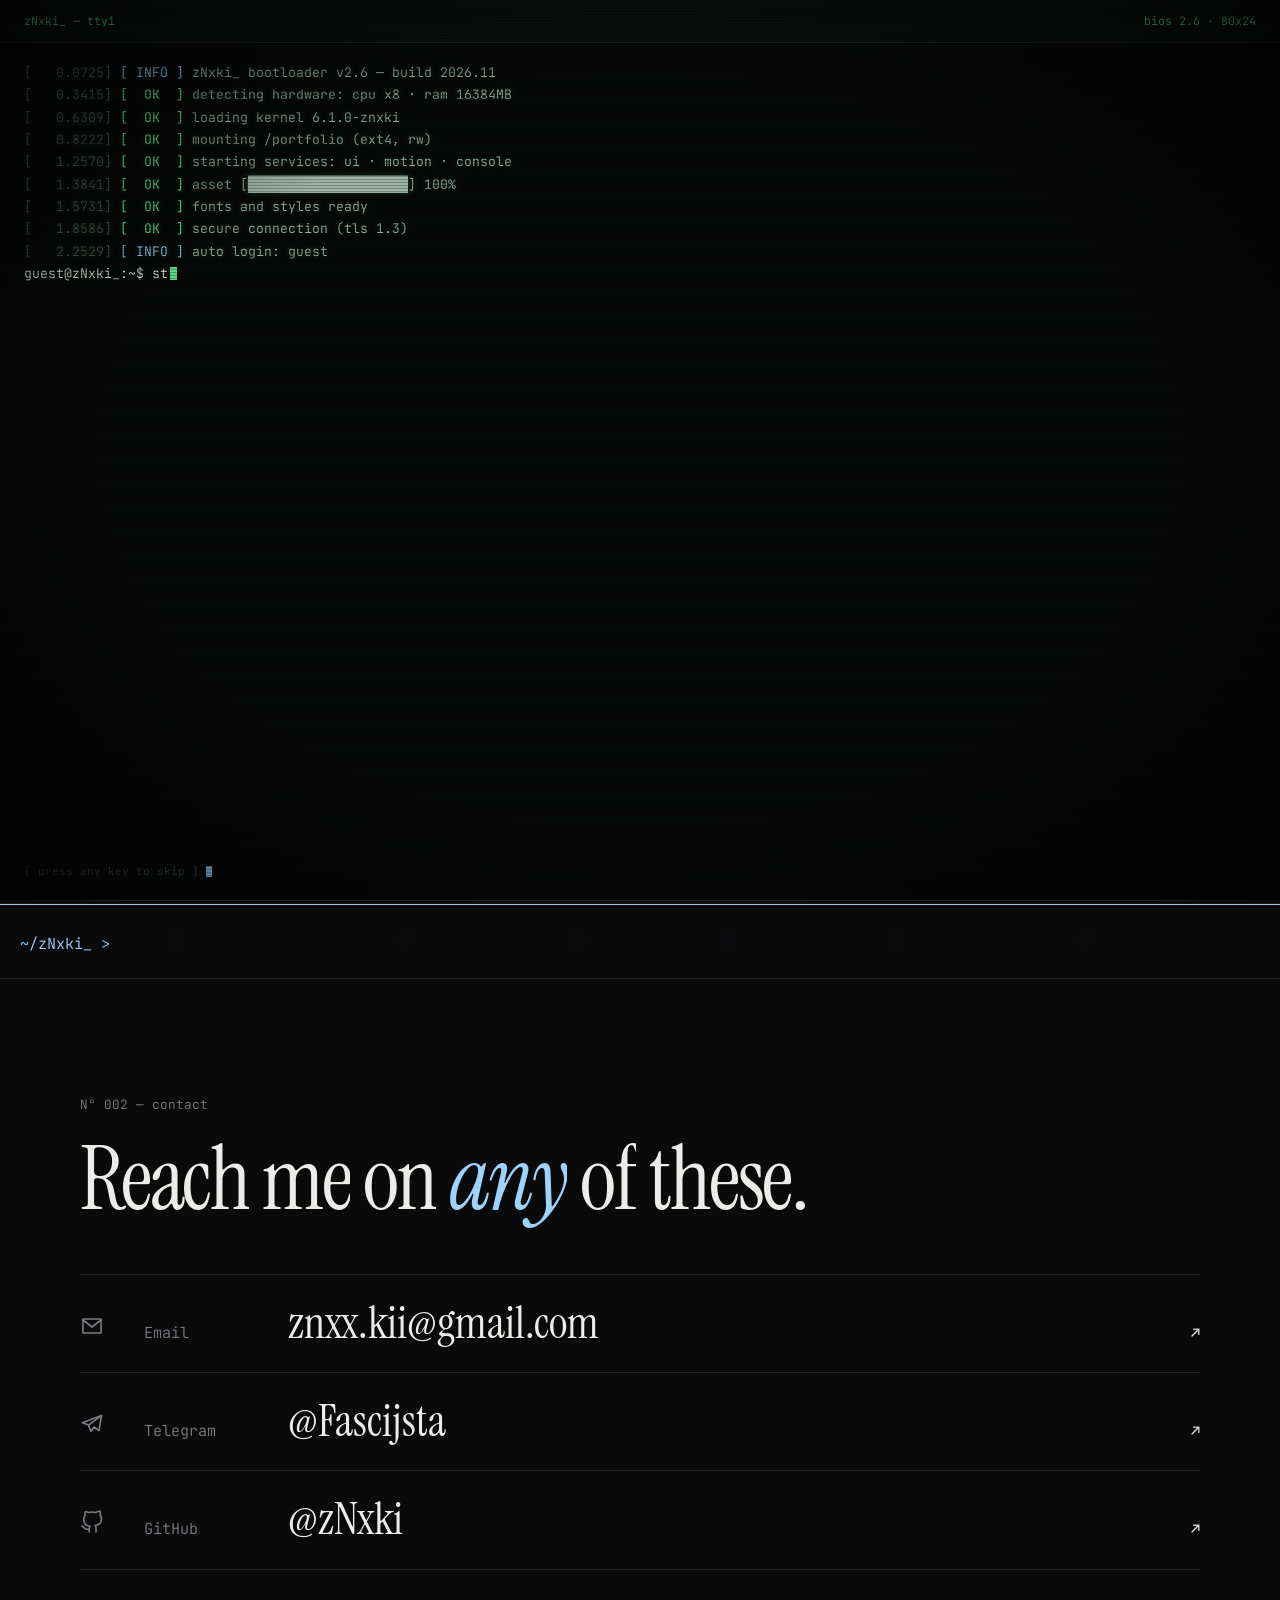
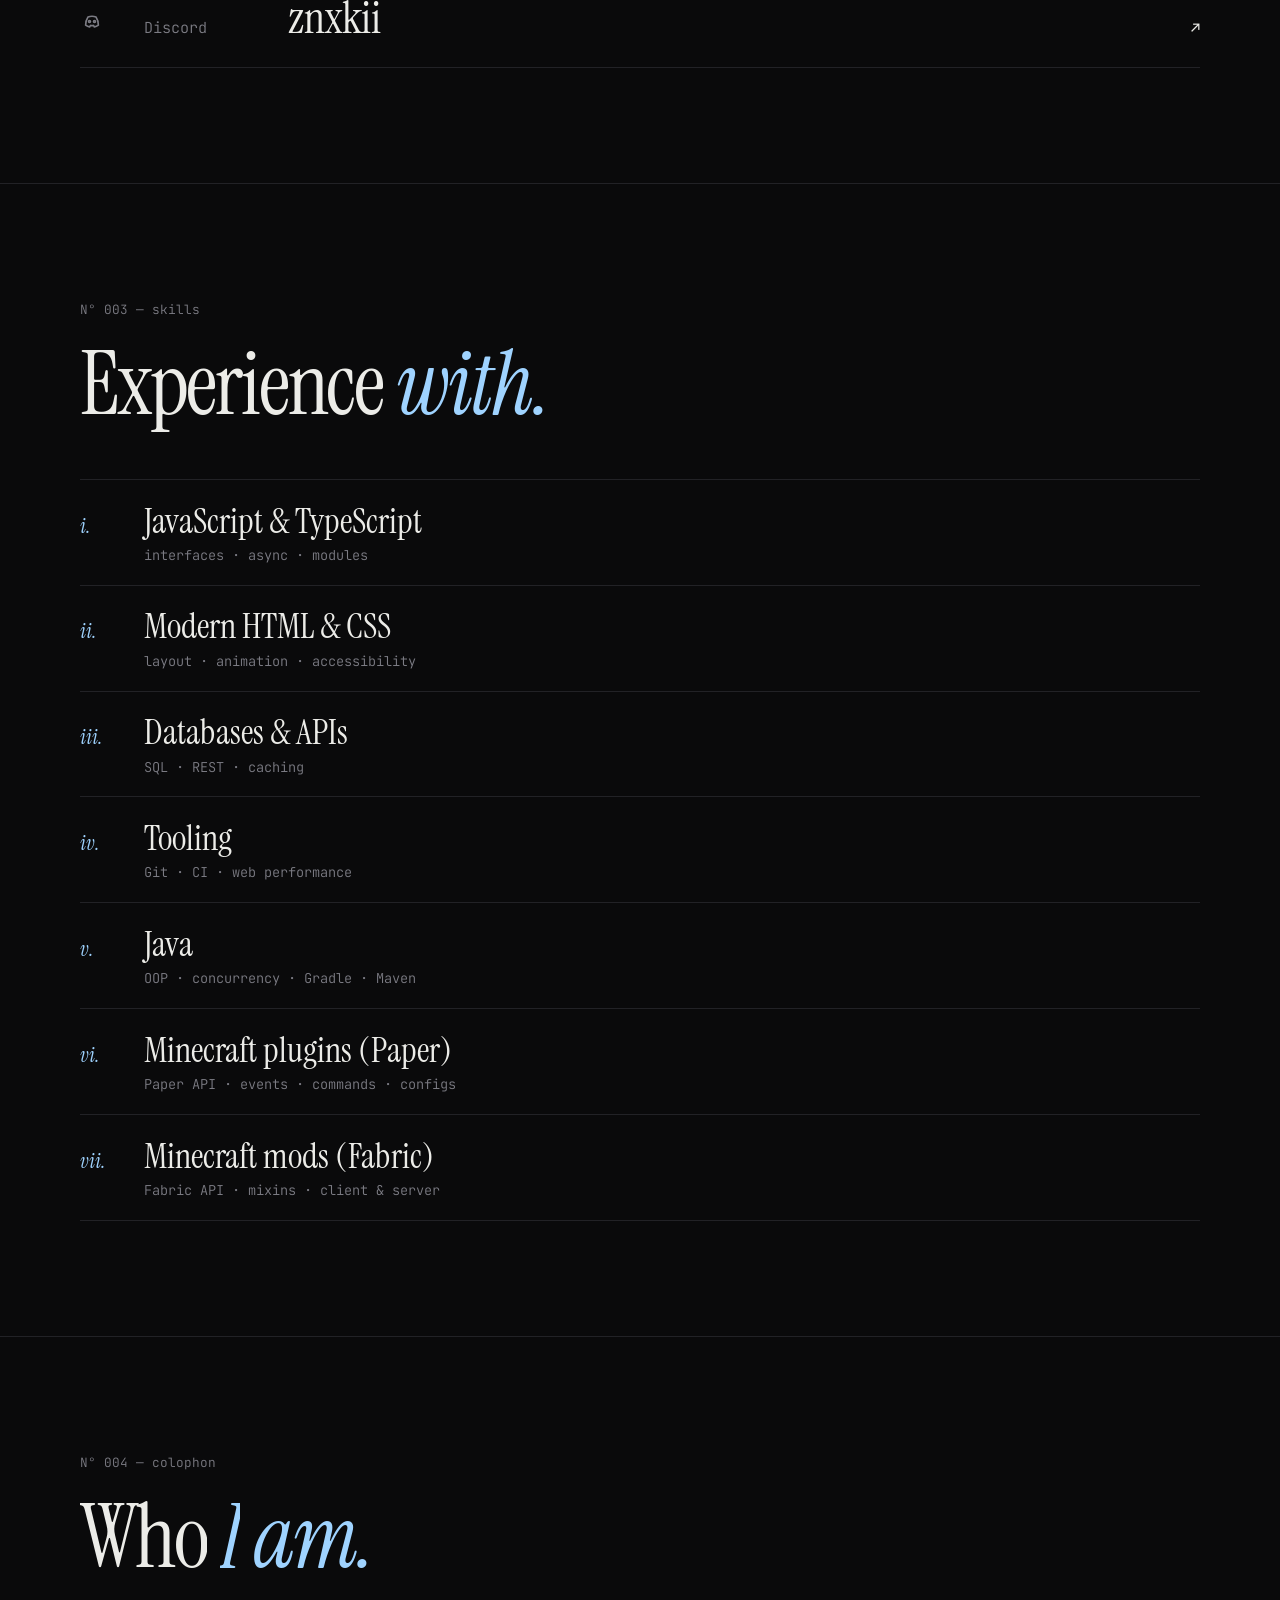
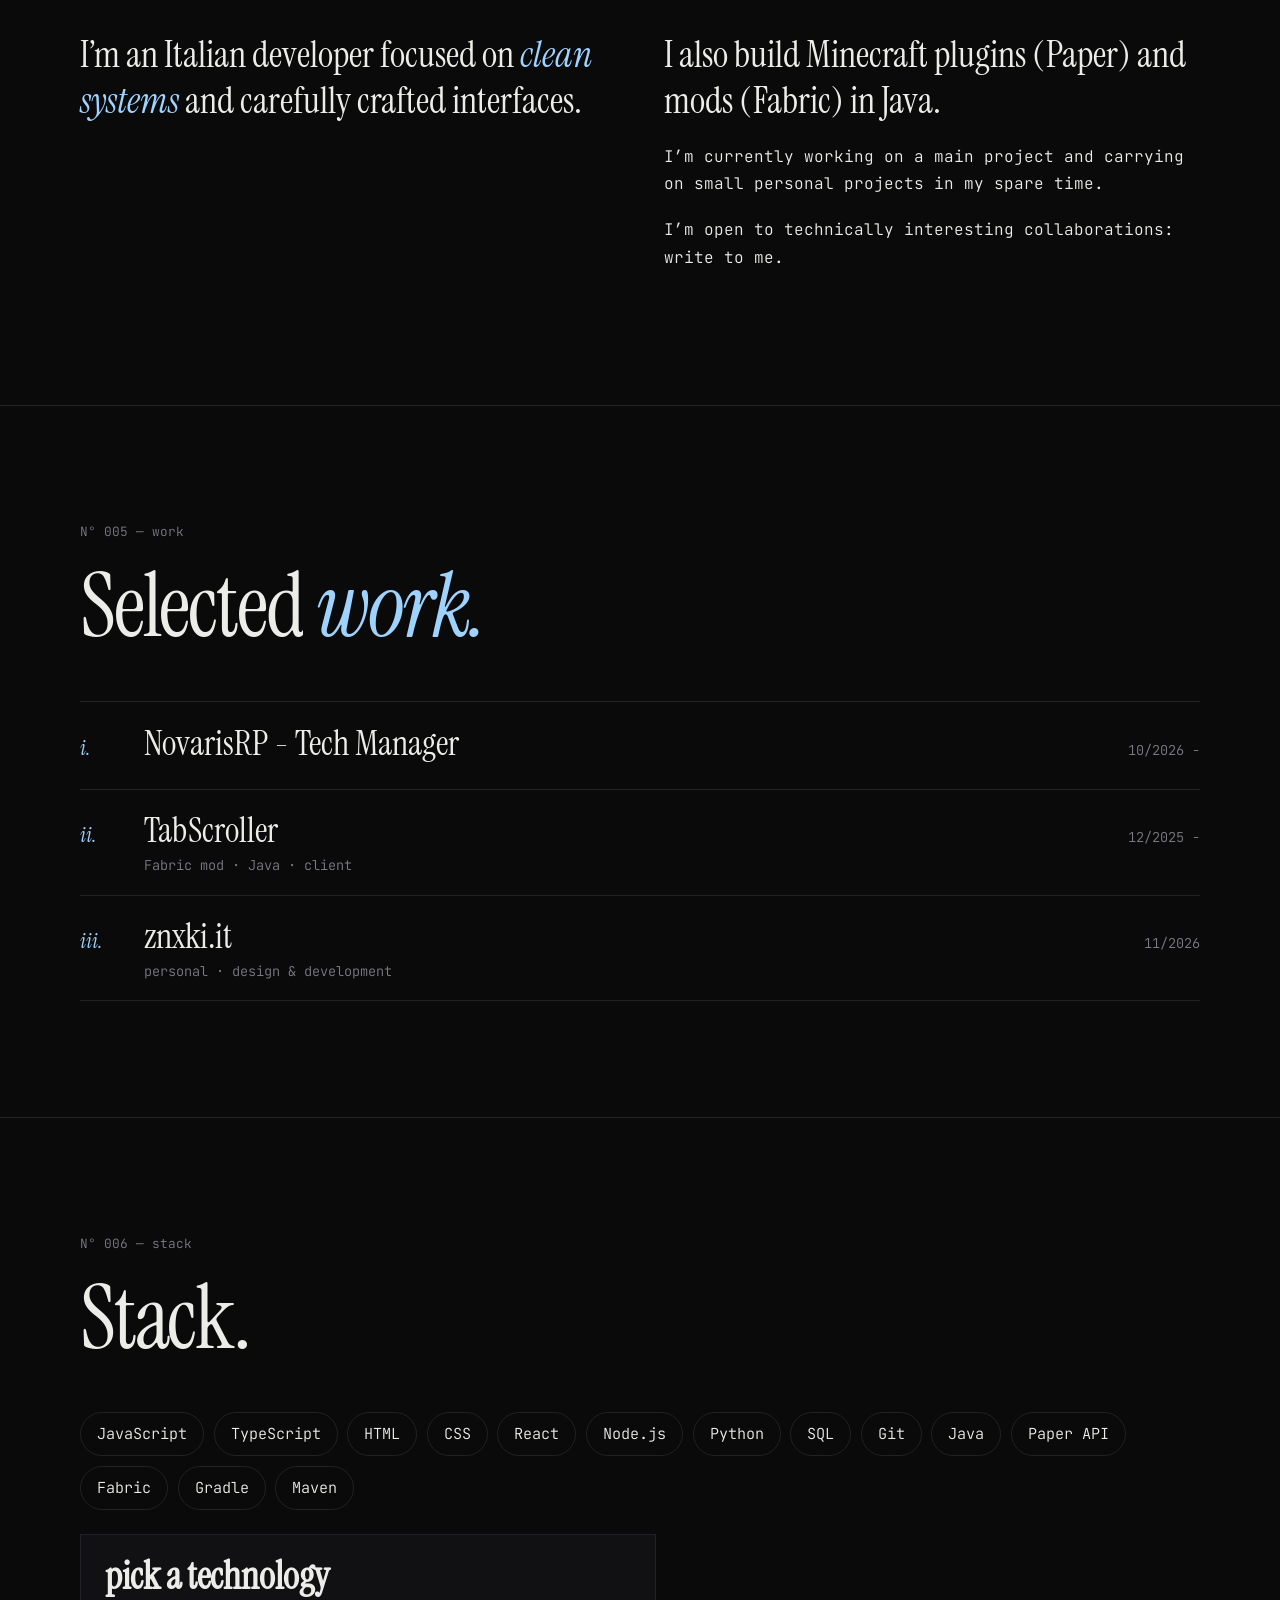
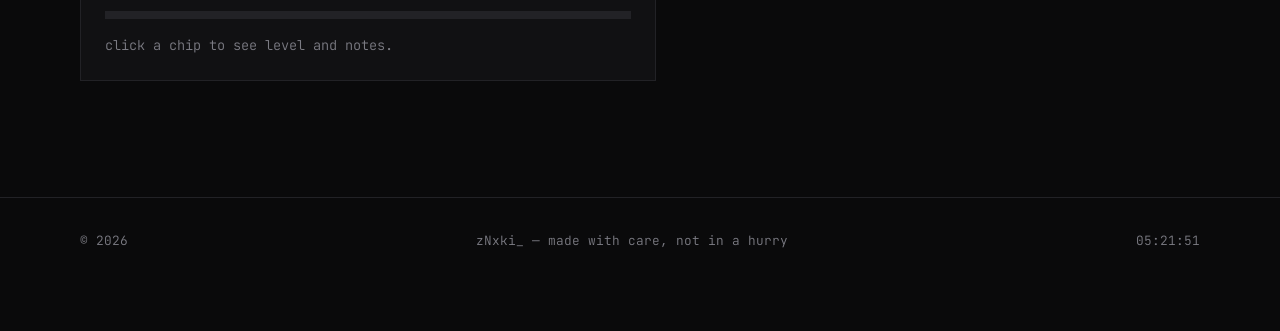
==== commit 35cb13f8: "feat: added favicon" ====
--- a/index.html
+++ b/index.html
@@ -1,5 +1,5 @@
 <!DOCTYPE html>
-<html lang="it">
+<html lang="en">
 
 <head>
     <meta charset="utf-8">
@@ -20,6 +20,7 @@
     </script>
     <link rel="preconnect" href="https://fonts.googleapis.com">
     <link rel="preconnect" href="https://fonts.gstatic.com" crossorigin>
+    <link rel="shortcut icon" href="./assets/favicon.ico" type="image/x-icon">
     <link
         href="https://fonts.googleapis.com/css2?family=Instrument+Serif:ital@0;1&family=JetBrains+Mono:wght@300;400;500&display=swap"
         rel="stylesheet">
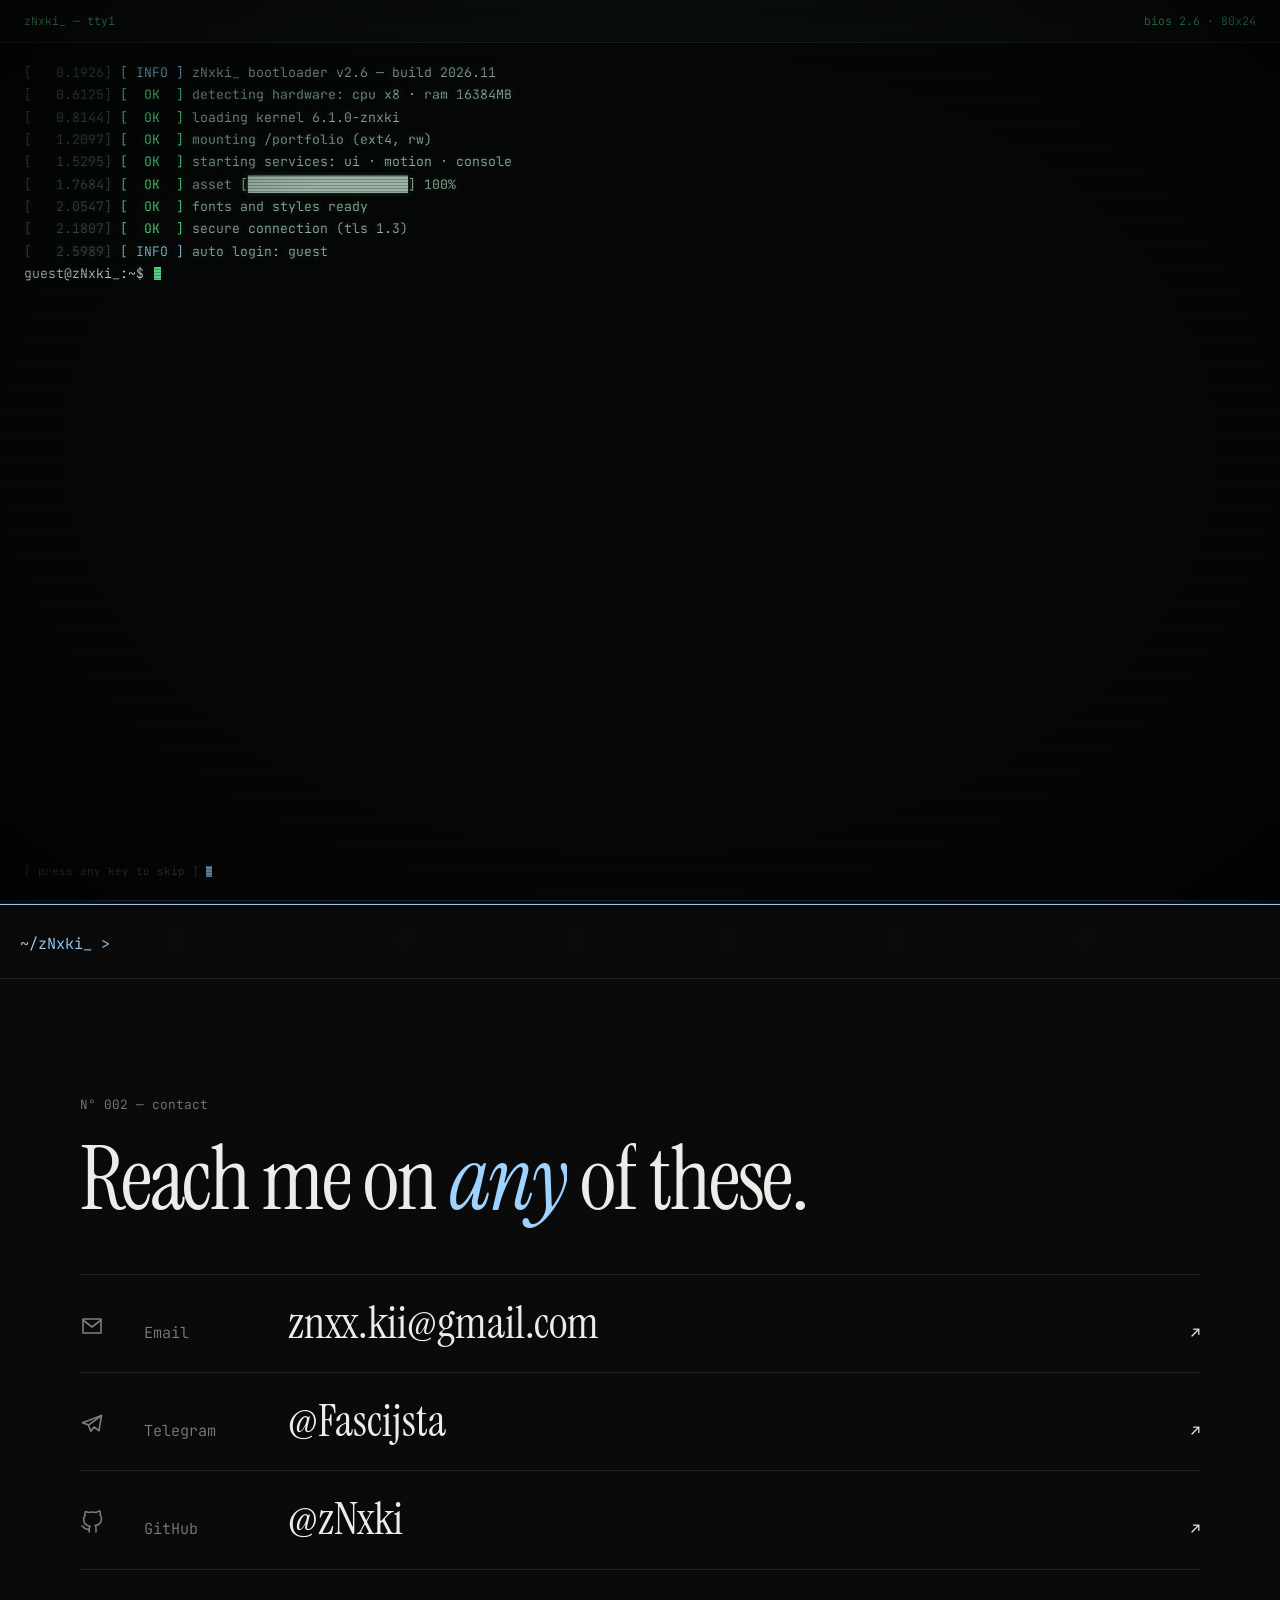
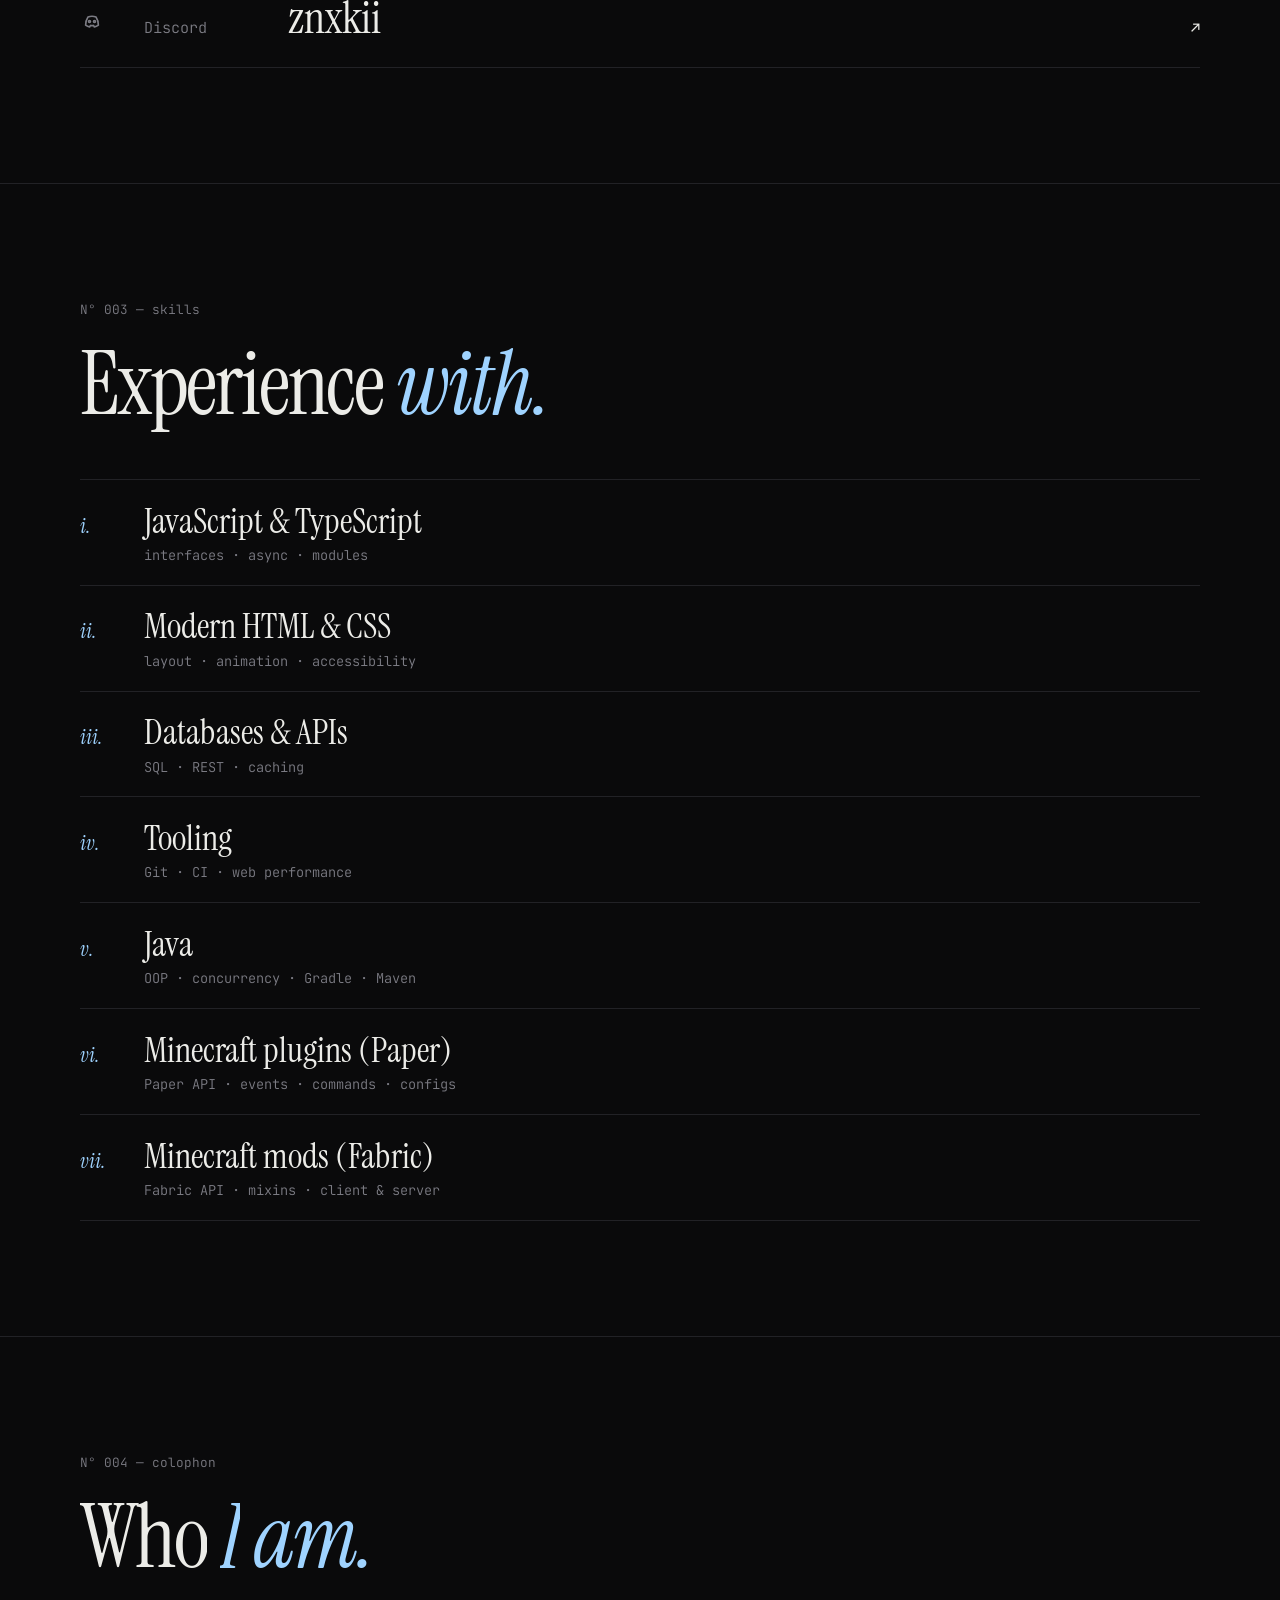
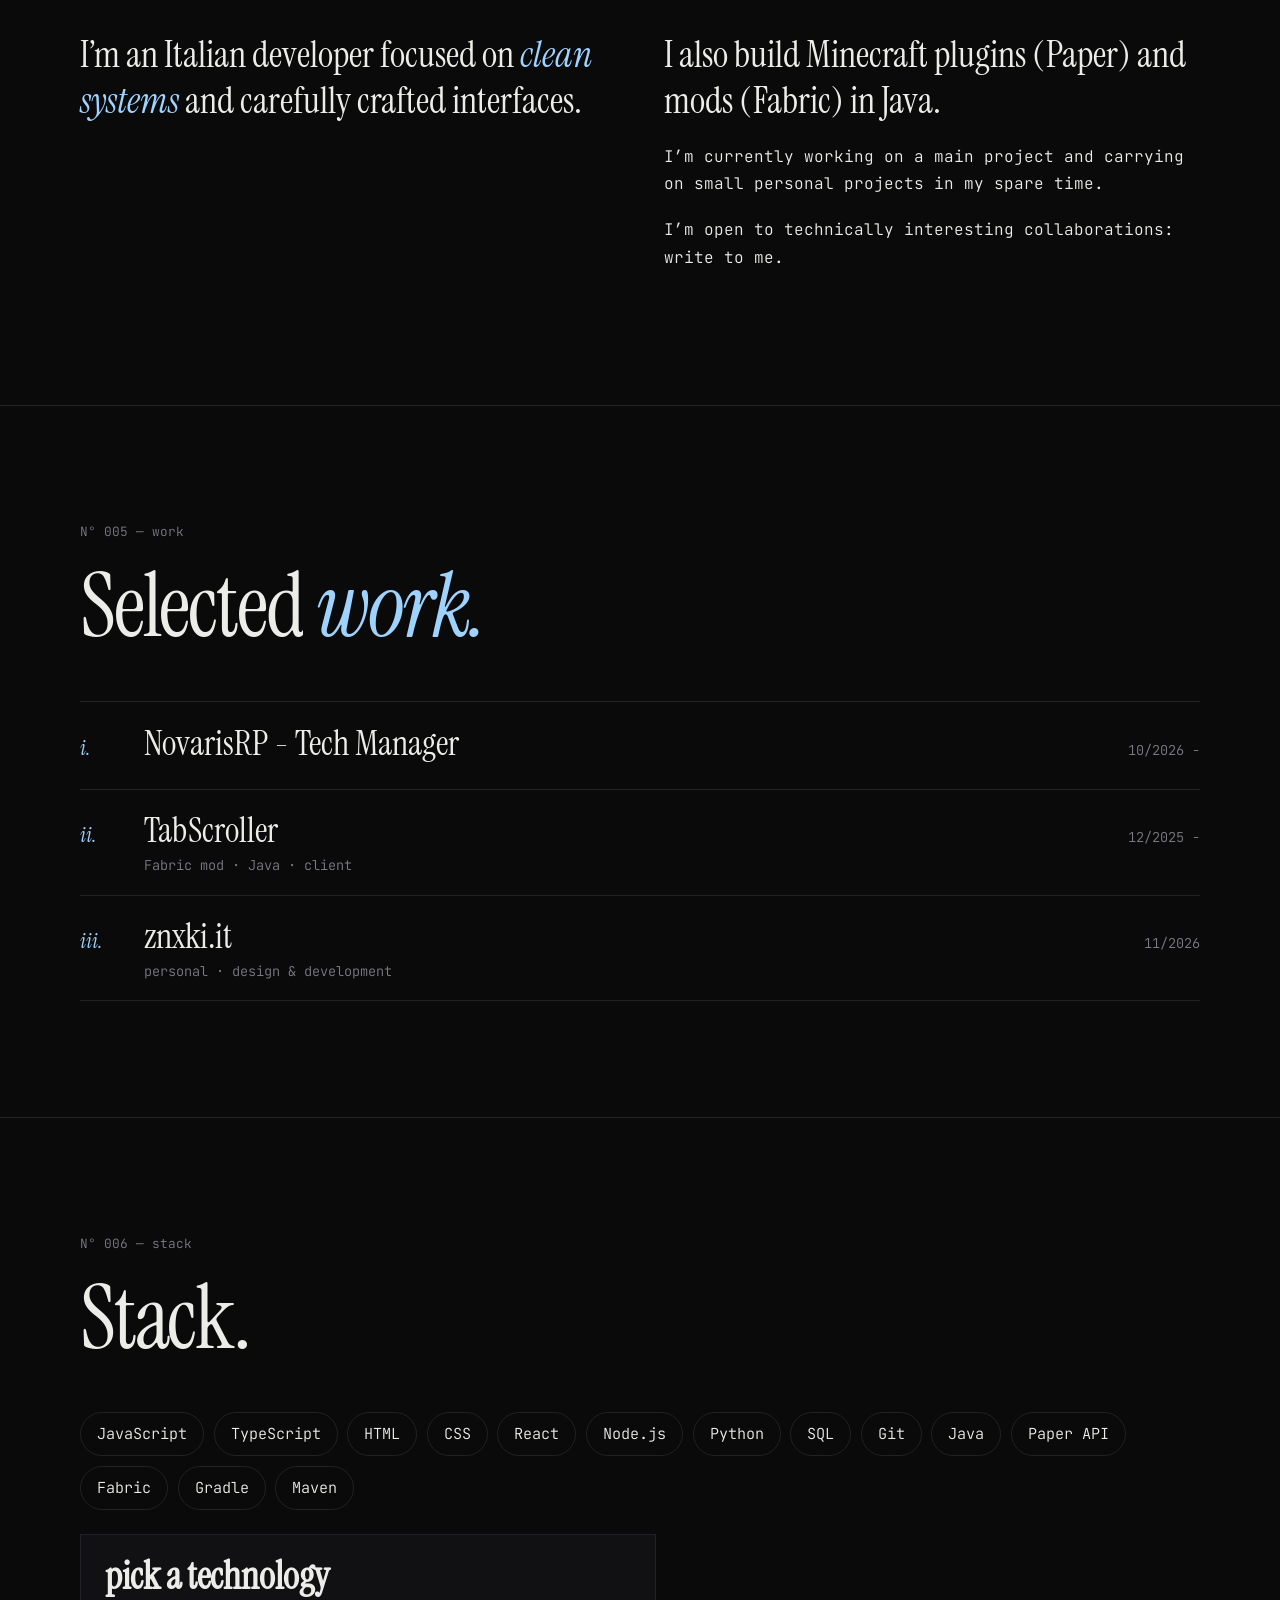
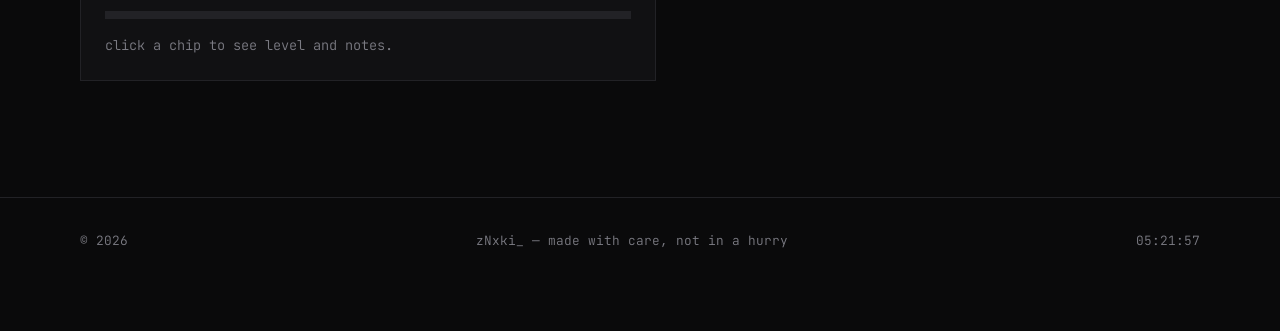
==== commit 2c4f6465: "feat(seo): added seo" ====
--- a/index.html
+++ b/index.html
@@ -21,6 +21,8 @@
     <link rel="preconnect" href="https://fonts.googleapis.com">
     <link rel="preconnect" href="https://fonts.gstatic.com" crossorigin>
     <link rel="shortcut icon" href="./assets/favicon.ico" type="image/x-icon">
+    <link rel="icon" href="/assets/favicon.ico" sizes="any">
+    <link rel="apple-touch-icon" href="/assets/logo.png">
     <link
         href="https://fonts.googleapis.com/css2?family=Instrument+Serif:ital@0;1&family=JetBrains+Mono:wght@300;400;500&display=swap"
         rel="stylesheet">
--- a/style.css
+++ b/style.css
@@ -1230,4 +1230,124 @@
     .bar nav {
         gap: 0.7rem;
     }
+}
+
+.hero {
+    position: relative;
+}
+
+#hx {
+    position: absolute;
+    inset: 0;
+    z-index: 0;
+    width: 100%;
+    height: 100%;
+    opacity: 0;
+    pointer-events: none;
+    transition: opacity 1.6s ease;
+    -webkit-mask-image: linear-gradient(to bottom, #000 0%, #000 72%, transparent 100%);
+    mask-image: linear-gradient(to bottom, #000 0%, #000 72%, transparent 100%);
+}
+
+#hx.on {
+    opacity: 1;
+}
+
+.hero .wrap {
+    position: relative;
+    z-index: 1;
+}
+
+.hero::before {
+    content: "";
+    position: absolute;
+    top: 0;
+    left: 0;
+    right: 0;
+    z-index: 0;
+    height: 30%;
+    opacity: 0;
+    pointer-events: none;
+    background: linear-gradient(to bottom,
+            transparent,
+            color-mix(in srgb, var(--accent) 22%, transparent),
+            transparent);
+    transform: translateY(-100%);
+}
+
+body:not(.lock) .hero::before {
+    animation: scan 2.4s cubic-bezier(0.4, 0, 0.2, 1) 0.2s;
+}
+
+@keyframes scan {
+    0% {
+        opacity: 0;
+        transform: translateY(-100%);
+    }
+
+    15%,
+    85% {
+        opacity: 1;
+    }
+
+    100% {
+        opacity: 0;
+        transform: translateY(230%);
+    }
+}
+
+body:not(.lock) .hero .lbl,
+body:not(.lock) .hero p,
+body:not(.lock) .hero .hint {
+    animation: rise 1s cubic-bezier(0.2, 0.8, 0.2, 1) backwards;
+}
+
+body:not(.lock) .hero .lbl {
+    animation-delay: 0.15s;
+}
+
+body:not(.lock) .hero p {
+    animation-delay: 0.95s;
+}
+
+body:not(.lock) .hero .hint {
+    animation-delay: 1.15s;
+}
+
+@keyframes rise {
+    from {
+        opacity: 0;
+        transform: translateY(1.2rem);
+        filter: blur(6px);
+    }
+}
+
+body:not(.lock) .hero h1 {
+    animation: split 1.6s ease-out 0.3s backwards;
+}
+
+@keyframes split {
+    0% {
+        filter: drop-shadow(-12px 0 0 rgba(255, 60, 120, 0.7)) drop-shadow(12px 0 0 rgba(60, 220, 255, 0.7)) blur(3px);
+    }
+
+    35% {
+        filter: drop-shadow(6px 0 0 rgba(255, 60, 120, 0.55)) drop-shadow(-6px 0 0 rgba(60, 220, 255, 0.55)) blur(0);
+    }
+
+    100% {
+        filter: drop-shadow(0 0 0 rgba(255, 60, 120, 0)) drop-shadow(0 0 0 rgba(60, 220, 255, 0));
+    }
+}
+
+.hero h1 em {
+    filter: drop-shadow(0 0 28px color-mix(in srgb, var(--accent) 45%, transparent));
+}
+
+@media (prefers-reduced-motion: reduce) {
+
+    #hx,
+    .hero::before {
+        transition: none;
+    }
 }
